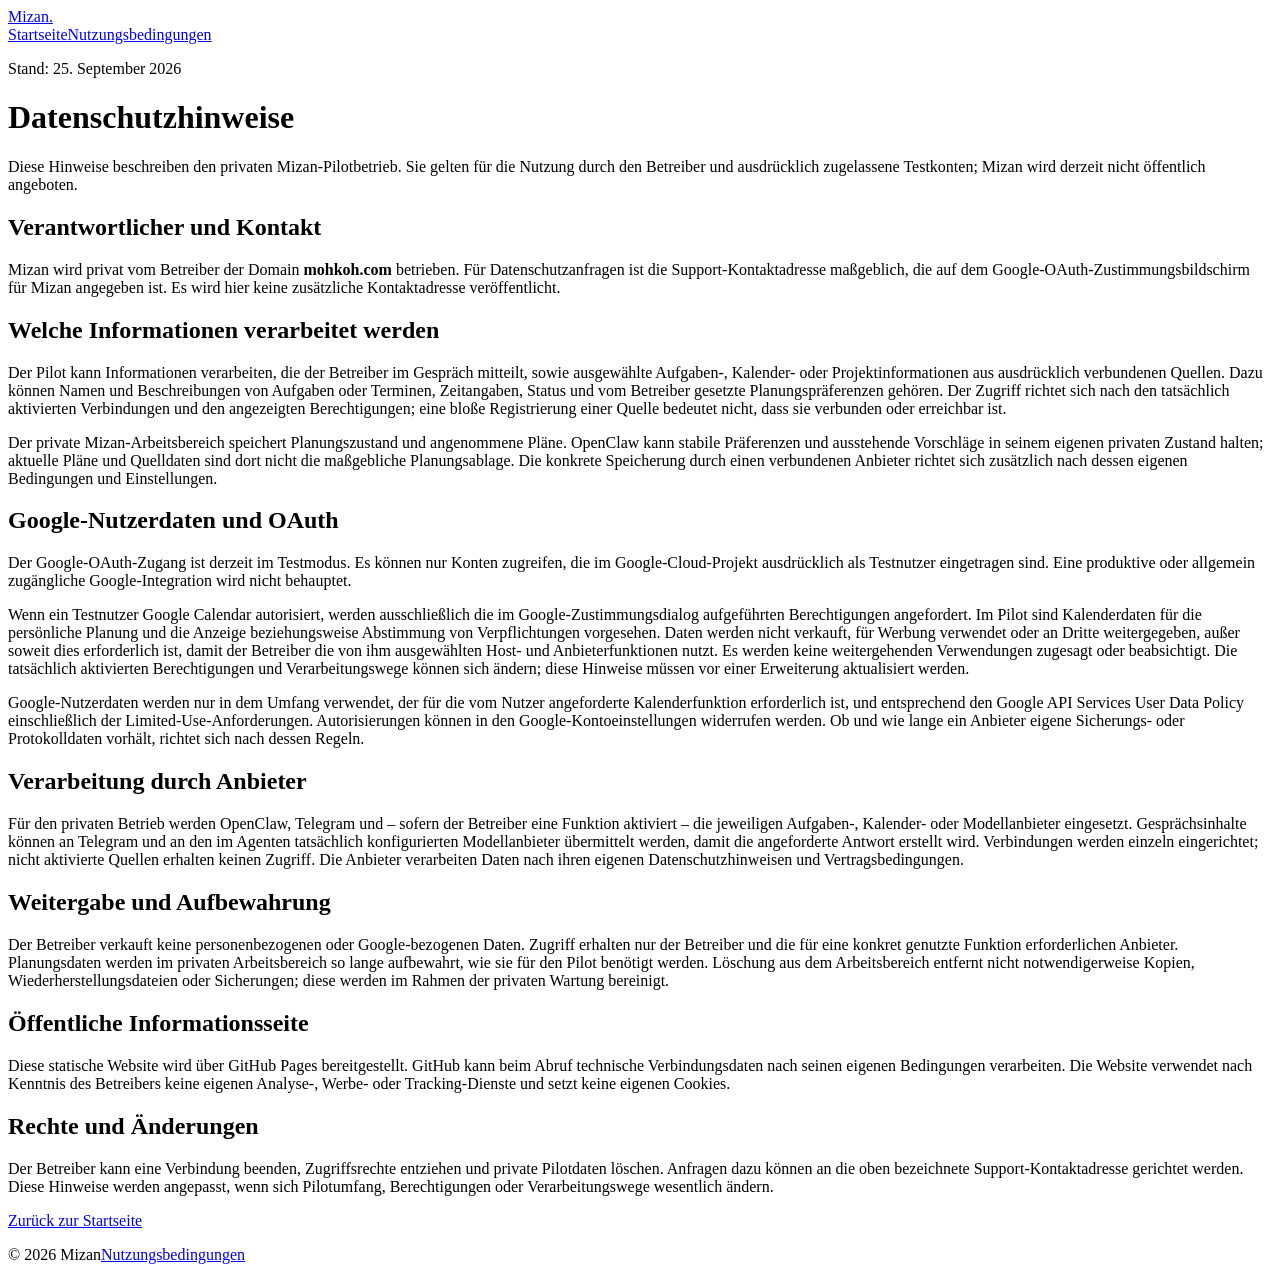
==== privacy.html @ 0bb64d86 "Add private Mizan pilot information pages" ====
<!doctype html>
<html lang="de">
<head>
  <meta charset="utf-8">
  <meta name="viewport" content="width=device-width, initial-scale=1">
  <meta name="description" content="Datenschutzhinweise für den privaten Mizan-Planungspiloten." />
  <title>Datenschutzhinweise – Mizan</title>
  <link rel="stylesheet" href="/mizan-info/styles.css">
</head>
<body>
  <header class="wrap"><a class="brand" href="/mizan-info/">Mizan<span>.</span></a><nav aria-label="Hauptnavigation"><a href="/mizan-info/">Startseite</a><a href="/mizan-info/terms.html">Nutzungsbedingungen</a></nav></header>
  <main class="wrap document">
    <p class="eyebrow">Stand: 25. September 2026</p>
    <h1>Datenschutzhinweise</h1>
    <p class="intro">Diese Hinweise beschreiben den privaten Mizan-Pilotbetrieb. Sie gelten für die Nutzung durch den Betreiber und ausdrücklich zugelassene Testkonten; Mizan wird derzeit nicht öffentlich angeboten.</p>
    <h2>Verantwortlicher und Kontakt</h2>
    <p>Mizan wird privat vom Betreiber der Domain <strong>mohkoh.com</strong> betrieben. Für Datenschutzanfragen ist die Support-Kontaktadresse maßgeblich, die auf dem Google-OAuth-Zustimmungsbildschirm für Mizan angegeben ist. Es wird hier keine zusätzliche Kontaktadresse veröffentlicht.</p>
    <h2>Welche Informationen verarbeitet werden</h2>
    <p>Der Pilot kann Informationen verarbeiten, die der Betreiber im Gespräch mitteilt, sowie ausgewählte Aufgaben-, Kalender- oder Projektinformationen aus ausdrücklich verbundenen Quellen. Dazu können Namen und Beschreibungen von Aufgaben oder Terminen, Zeitangaben, Status und vom Betreiber gesetzte Planungspräferenzen gehören. Der Zugriff richtet sich nach den tatsächlich aktivierten Verbindungen und den angezeigten Berechtigungen; eine bloße Registrierung einer Quelle bedeutet nicht, dass sie verbunden oder erreichbar ist.</p>
    <p>Der private Mizan-Arbeitsbereich speichert Planungszustand und angenommene Pläne. OpenClaw kann stabile Präferenzen und ausstehende Vorschläge in seinem eigenen privaten Zustand halten; aktuelle Pläne und Quelldaten sind dort nicht die maßgebliche Planungsablage. Die konkrete Speicherung durch einen verbundenen Anbieter richtet sich zusätzlich nach dessen eigenen Bedingungen und Einstellungen.</p>
    <h2>Google-Nutzerdaten und OAuth</h2>
    <p>Der Google-OAuth-Zugang ist derzeit im Testmodus. Es können nur Konten zugreifen, die im Google-Cloud-Projekt ausdrücklich als Testnutzer eingetragen sind. Eine produktive oder allgemein zugängliche Google-Integration wird nicht behauptet.</p>
    <p>Wenn ein Testnutzer Google Calendar autorisiert, werden ausschließlich die im Google-Zustimmungsdialog aufgeführten Berechtigungen angefordert. Im Pilot sind Kalenderdaten für die persönliche Planung und die Anzeige beziehungsweise Abstimmung von Verpflichtungen vorgesehen. Daten werden nicht verkauft, für Werbung verwendet oder an Dritte weitergegeben, außer soweit dies erforderlich ist, damit der Betreiber die von ihm ausgewählten Host- und Anbieterfunktionen nutzt. Es werden keine weitergehenden Verwendungen zugesagt oder beabsichtigt. Die tatsächlich aktivierten Berechtigungen und Verarbeitungswege können sich ändern; diese Hinweise müssen vor einer Erweiterung aktualisiert werden.</p>
    <p>Google-Nutzerdaten werden nur in dem Umfang verwendet, der für die vom Nutzer angeforderte Kalenderfunktion erforderlich ist, und entsprechend den Google API Services User Data Policy einschließlich der Limited-Use-Anforderungen. Autorisierungen können in den Google-Kontoeinstellungen widerrufen werden. Ob und wie lange ein Anbieter eigene Sicherungs- oder Protokolldaten vorhält, richtet sich nach dessen Regeln.</p>
    <h2>Verarbeitung durch Anbieter</h2>
    <p>Für den privaten Betrieb werden OpenClaw, Telegram und – sofern der Betreiber eine Funktion aktiviert – die jeweiligen Aufgaben-, Kalender- oder Modellanbieter eingesetzt. Gesprächsinhalte können an Telegram und an den im Agenten tatsächlich konfigurierten Modellanbieter übermittelt werden, damit die angeforderte Antwort erstellt wird. Verbindungen werden einzeln eingerichtet; nicht aktivierte Quellen erhalten keinen Zugriff. Die Anbieter verarbeiten Daten nach ihren eigenen Datenschutzhinweisen und Vertragsbedingungen.</p>
    <h2>Weitergabe und Aufbewahrung</h2>
    <p>Der Betreiber verkauft keine personenbezogenen oder Google-bezogenen Daten. Zugriff erhalten nur der Betreiber und die für eine konkret genutzte Funktion erforderlichen Anbieter. Planungsdaten werden im privaten Arbeitsbereich so lange aufbewahrt, wie sie für den Pilot benötigt werden. Löschung aus dem Arbeitsbereich entfernt nicht notwendigerweise Kopien, Wiederherstellungsdateien oder Sicherungen; diese werden im Rahmen der privaten Wartung bereinigt.</p>
    <h2>Öffentliche Informationsseite</h2>
    <p>Diese statische Website wird über GitHub Pages bereitgestellt. GitHub kann beim Abruf technische Verbindungsdaten nach seinen eigenen Bedingungen verarbeiten. Die Website verwendet nach Kenntnis des Betreibers keine eigenen Analyse-, Werbe- oder Tracking-Dienste und setzt keine eigenen Cookies.</p>
    <h2>Rechte und Änderungen</h2>
    <p>Der Betreiber kann eine Verbindung beenden, Zugriffsrechte entziehen und private Pilotdaten löschen. Anfragen dazu können an die oben bezeichnete Support-Kontaktadresse gerichtet werden. Diese Hinweise werden angepasst, wenn sich Pilotumfang, Berechtigungen oder Verarbeitungswege wesentlich ändern.</p>
    <p class="back"><a href="/mizan-info/">Zurück zur Startseite</a></p>
  </main>
  <footer class="wrap"><span>© 2026 Mizan</span><span><a href="/mizan-info/terms.html">Nutzungsbedingungen</a></span></footer>
</body>
</html>
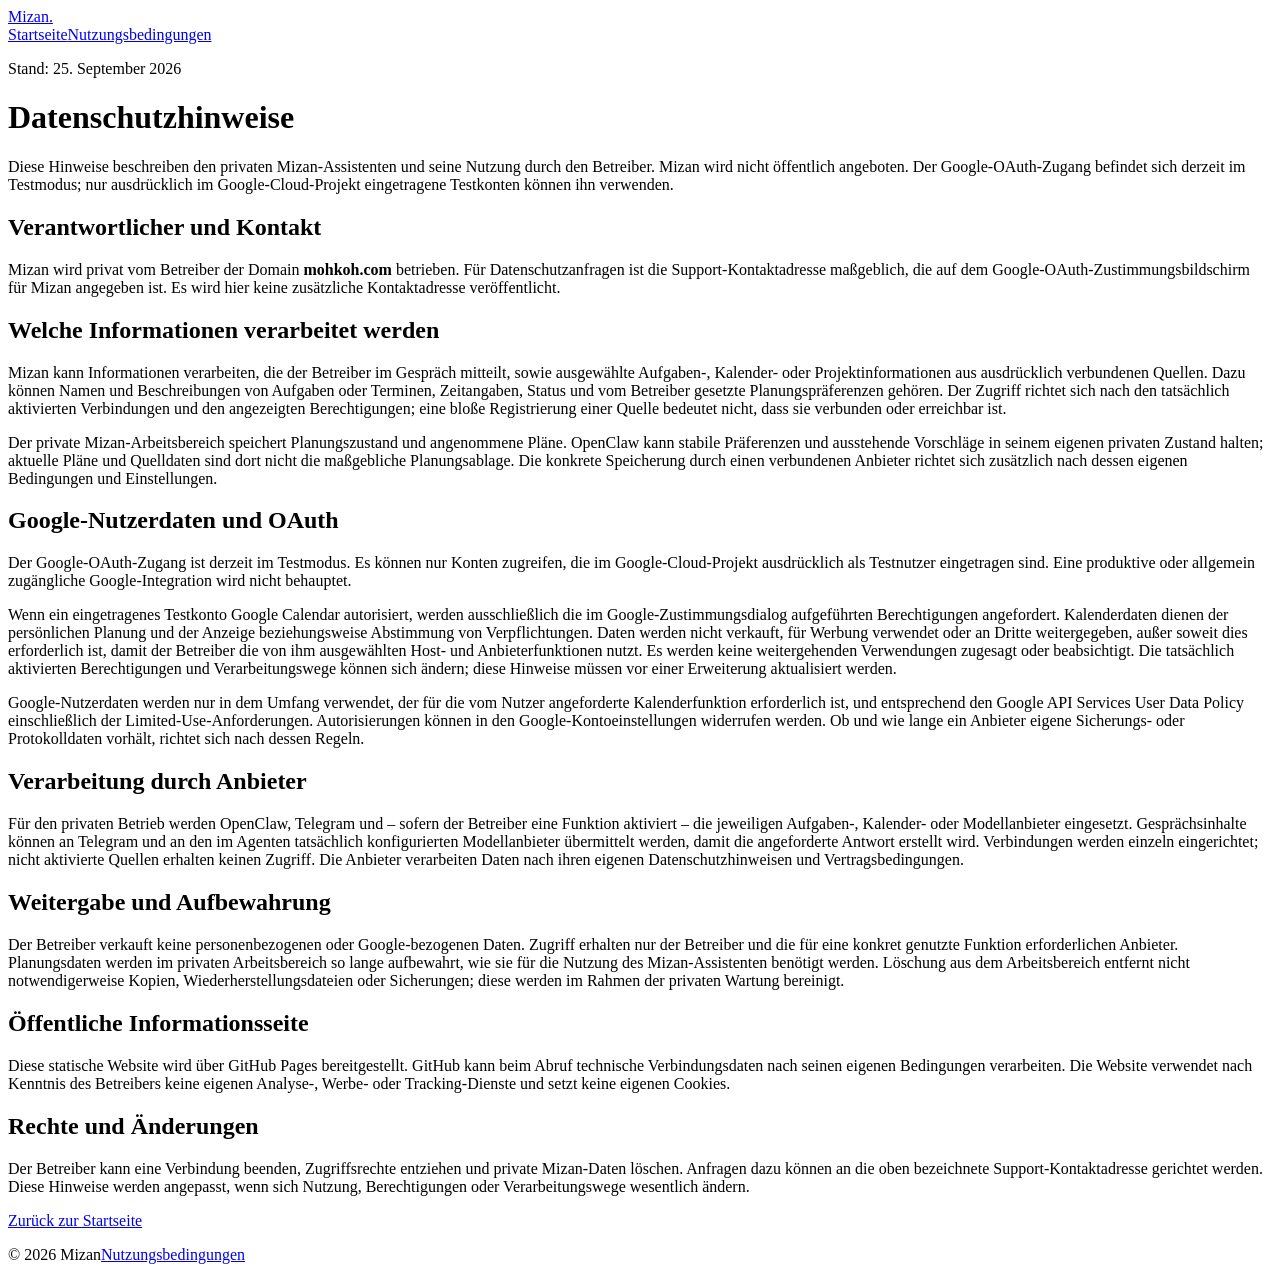
==== commit 2a4368d8: "Describe Mizan as a private assistant" ====
--- a/privacy.html
+++ b/privacy.html
@@ -3,7 +3,7 @@
 <head>
   <meta charset="utf-8">
   <meta name="viewport" content="width=device-width, initial-scale=1">
-  <meta name="description" content="Datenschutzhinweise für den privaten Mizan-Planungspiloten." />
+  <meta name="description" content="Datenschutzhinweise zum privaten Mizan-Assistenten." />
   <title>Datenschutzhinweise – Mizan</title>
   <link rel="stylesheet" href="/mizan-info/styles.css">
 </head>
@@ -12,24 +12,24 @@
   <main class="wrap document">
     <p class="eyebrow">Stand: 25. September 2026</p>
     <h1>Datenschutzhinweise</h1>
-    <p class="intro">Diese Hinweise beschreiben den privaten Mizan-Pilotbetrieb. Sie gelten für die Nutzung durch den Betreiber und ausdrücklich zugelassene Testkonten; Mizan wird derzeit nicht öffentlich angeboten.</p>
+    <p class="intro">Diese Hinweise beschreiben den privaten Mizan-Assistenten und seine Nutzung durch den Betreiber. Mizan wird nicht öffentlich angeboten. Der Google-OAuth-Zugang befindet sich derzeit im Testmodus; nur ausdrücklich im Google-Cloud-Projekt eingetragene Testkonten können ihn verwenden.</p>
     <h2>Verantwortlicher und Kontakt</h2>
     <p>Mizan wird privat vom Betreiber der Domain <strong>mohkoh.com</strong> betrieben. Für Datenschutzanfragen ist die Support-Kontaktadresse maßgeblich, die auf dem Google-OAuth-Zustimmungsbildschirm für Mizan angegeben ist. Es wird hier keine zusätzliche Kontaktadresse veröffentlicht.</p>
     <h2>Welche Informationen verarbeitet werden</h2>
-    <p>Der Pilot kann Informationen verarbeiten, die der Betreiber im Gespräch mitteilt, sowie ausgewählte Aufgaben-, Kalender- oder Projektinformationen aus ausdrücklich verbundenen Quellen. Dazu können Namen und Beschreibungen von Aufgaben oder Terminen, Zeitangaben, Status und vom Betreiber gesetzte Planungspräferenzen gehören. Der Zugriff richtet sich nach den tatsächlich aktivierten Verbindungen und den angezeigten Berechtigungen; eine bloße Registrierung einer Quelle bedeutet nicht, dass sie verbunden oder erreichbar ist.</p>
+    <p>Mizan kann Informationen verarbeiten, die der Betreiber im Gespräch mitteilt, sowie ausgewählte Aufgaben-, Kalender- oder Projektinformationen aus ausdrücklich verbundenen Quellen. Dazu können Namen und Beschreibungen von Aufgaben oder Terminen, Zeitangaben, Status und vom Betreiber gesetzte Planungspräferenzen gehören. Der Zugriff richtet sich nach den tatsächlich aktivierten Verbindungen und den angezeigten Berechtigungen; eine bloße Registrierung einer Quelle bedeutet nicht, dass sie verbunden oder erreichbar ist.</p>
     <p>Der private Mizan-Arbeitsbereich speichert Planungszustand und angenommene Pläne. OpenClaw kann stabile Präferenzen und ausstehende Vorschläge in seinem eigenen privaten Zustand halten; aktuelle Pläne und Quelldaten sind dort nicht die maßgebliche Planungsablage. Die konkrete Speicherung durch einen verbundenen Anbieter richtet sich zusätzlich nach dessen eigenen Bedingungen und Einstellungen.</p>
     <h2>Google-Nutzerdaten und OAuth</h2>
     <p>Der Google-OAuth-Zugang ist derzeit im Testmodus. Es können nur Konten zugreifen, die im Google-Cloud-Projekt ausdrücklich als Testnutzer eingetragen sind. Eine produktive oder allgemein zugängliche Google-Integration wird nicht behauptet.</p>
-    <p>Wenn ein Testnutzer Google Calendar autorisiert, werden ausschließlich die im Google-Zustimmungsdialog aufgeführten Berechtigungen angefordert. Im Pilot sind Kalenderdaten für die persönliche Planung und die Anzeige beziehungsweise Abstimmung von Verpflichtungen vorgesehen. Daten werden nicht verkauft, für Werbung verwendet oder an Dritte weitergegeben, außer soweit dies erforderlich ist, damit der Betreiber die von ihm ausgewählten Host- und Anbieterfunktionen nutzt. Es werden keine weitergehenden Verwendungen zugesagt oder beabsichtigt. Die tatsächlich aktivierten Berechtigungen und Verarbeitungswege können sich ändern; diese Hinweise müssen vor einer Erweiterung aktualisiert werden.</p>
+    <p>Wenn ein eingetragenes Testkonto Google Calendar autorisiert, werden ausschließlich die im Google-Zustimmungsdialog aufgeführten Berechtigungen angefordert. Kalenderdaten dienen der persönlichen Planung und der Anzeige beziehungsweise Abstimmung von Verpflichtungen. Daten werden nicht verkauft, für Werbung verwendet oder an Dritte weitergegeben, außer soweit dies erforderlich ist, damit der Betreiber die von ihm ausgewählten Host- und Anbieterfunktionen nutzt. Es werden keine weitergehenden Verwendungen zugesagt oder beabsichtigt. Die tatsächlich aktivierten Berechtigungen und Verarbeitungswege können sich ändern; diese Hinweise müssen vor einer Erweiterung aktualisiert werden.</p>
     <p>Google-Nutzerdaten werden nur in dem Umfang verwendet, der für die vom Nutzer angeforderte Kalenderfunktion erforderlich ist, und entsprechend den Google API Services User Data Policy einschließlich der Limited-Use-Anforderungen. Autorisierungen können in den Google-Kontoeinstellungen widerrufen werden. Ob und wie lange ein Anbieter eigene Sicherungs- oder Protokolldaten vorhält, richtet sich nach dessen Regeln.</p>
     <h2>Verarbeitung durch Anbieter</h2>
     <p>Für den privaten Betrieb werden OpenClaw, Telegram und – sofern der Betreiber eine Funktion aktiviert – die jeweiligen Aufgaben-, Kalender- oder Modellanbieter eingesetzt. Gesprächsinhalte können an Telegram und an den im Agenten tatsächlich konfigurierten Modellanbieter übermittelt werden, damit die angeforderte Antwort erstellt wird. Verbindungen werden einzeln eingerichtet; nicht aktivierte Quellen erhalten keinen Zugriff. Die Anbieter verarbeiten Daten nach ihren eigenen Datenschutzhinweisen und Vertragsbedingungen.</p>
     <h2>Weitergabe und Aufbewahrung</h2>
-    <p>Der Betreiber verkauft keine personenbezogenen oder Google-bezogenen Daten. Zugriff erhalten nur der Betreiber und die für eine konkret genutzte Funktion erforderlichen Anbieter. Planungsdaten werden im privaten Arbeitsbereich so lange aufbewahrt, wie sie für den Pilot benötigt werden. Löschung aus dem Arbeitsbereich entfernt nicht notwendigerweise Kopien, Wiederherstellungsdateien oder Sicherungen; diese werden im Rahmen der privaten Wartung bereinigt.</p>
+    <p>Der Betreiber verkauft keine personenbezogenen oder Google-bezogenen Daten. Zugriff erhalten nur der Betreiber und die für eine konkret genutzte Funktion erforderlichen Anbieter. Planungsdaten werden im privaten Arbeitsbereich so lange aufbewahrt, wie sie für die Nutzung des Mizan-Assistenten benötigt werden. Löschung aus dem Arbeitsbereich entfernt nicht notwendigerweise Kopien, Wiederherstellungsdateien oder Sicherungen; diese werden im Rahmen der privaten Wartung bereinigt.</p>
     <h2>Öffentliche Informationsseite</h2>
     <p>Diese statische Website wird über GitHub Pages bereitgestellt. GitHub kann beim Abruf technische Verbindungsdaten nach seinen eigenen Bedingungen verarbeiten. Die Website verwendet nach Kenntnis des Betreibers keine eigenen Analyse-, Werbe- oder Tracking-Dienste und setzt keine eigenen Cookies.</p>
     <h2>Rechte und Änderungen</h2>
-    <p>Der Betreiber kann eine Verbindung beenden, Zugriffsrechte entziehen und private Pilotdaten löschen. Anfragen dazu können an die oben bezeichnete Support-Kontaktadresse gerichtet werden. Diese Hinweise werden angepasst, wenn sich Pilotumfang, Berechtigungen oder Verarbeitungswege wesentlich ändern.</p>
+    <p>Der Betreiber kann eine Verbindung beenden, Zugriffsrechte entziehen und private Mizan-Daten löschen. Anfragen dazu können an die oben bezeichnete Support-Kontaktadresse gerichtet werden. Diese Hinweise werden angepasst, wenn sich Nutzung, Berechtigungen oder Verarbeitungswege wesentlich ändern.</p>
     <p class="back"><a href="/mizan-info/">Zurück zur Startseite</a></p>
   </main>
   <footer class="wrap"><span>© 2026 Mizan</span><span><a href="/mizan-info/terms.html">Nutzungsbedingungen</a></span></footer>
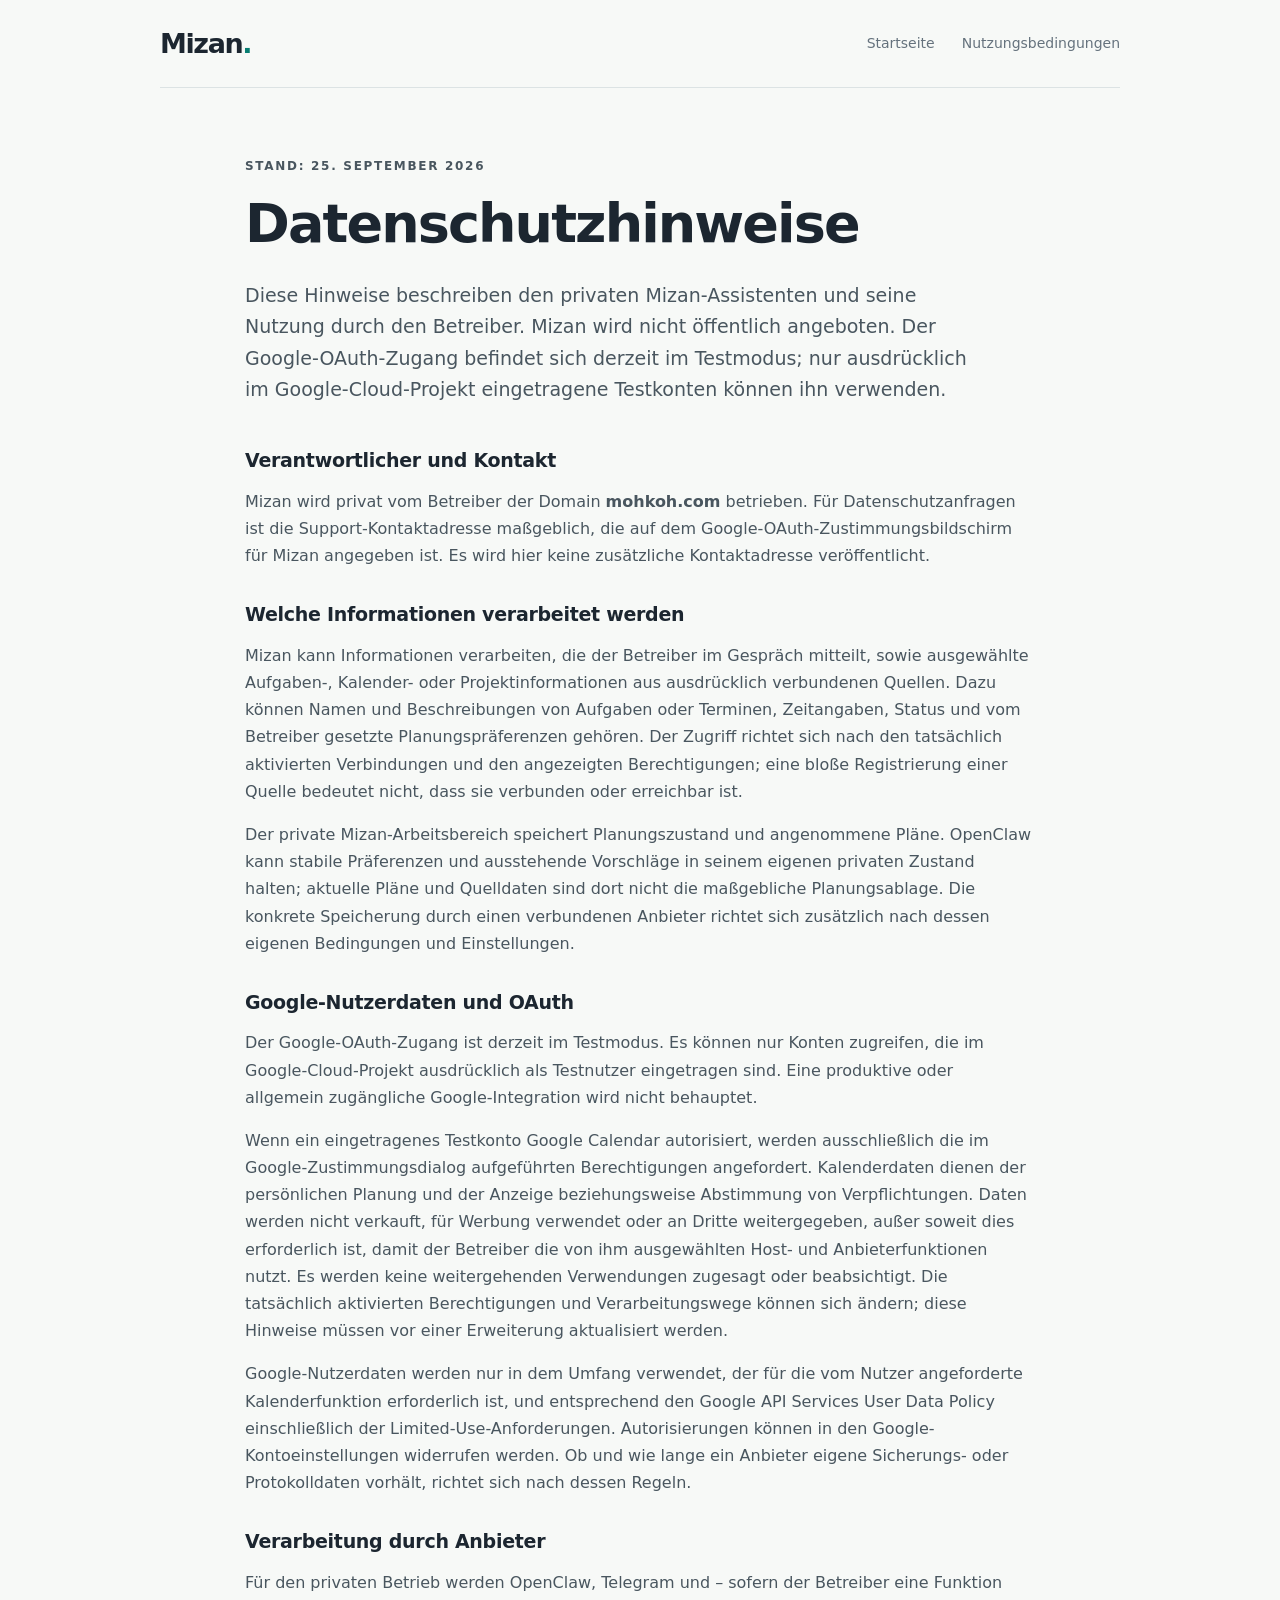
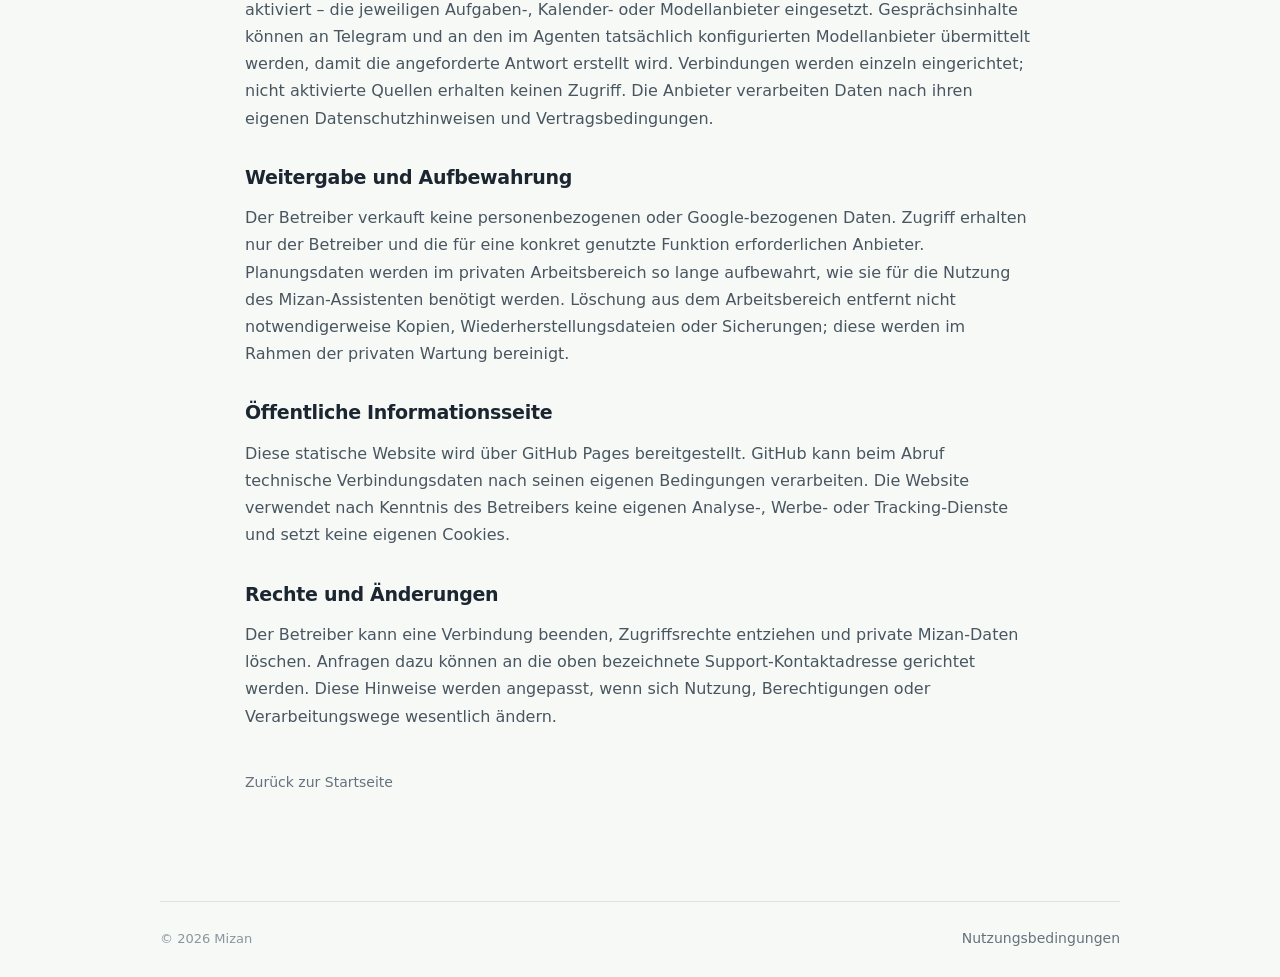
==== commit 72783bd2: "Make site links work with custom domains" ====
--- a/privacy.html
+++ b/privacy.html
@@ -5,10 +5,10 @@
   <meta name="viewport" content="width=device-width, initial-scale=1">
   <meta name="description" content="Datenschutzhinweise zum privaten Mizan-Assistenten." />
   <title>Datenschutzhinweise – Mizan</title>
-  <link rel="stylesheet" href="/mizan-info/styles.css">
+  <link rel="stylesheet" href="./styles.css">
 </head>
 <body>
-  <header class="wrap"><a class="brand" href="/mizan-info/">Mizan<span>.</span></a><nav aria-label="Hauptnavigation"><a href="/mizan-info/">Startseite</a><a href="/mizan-info/terms.html">Nutzungsbedingungen</a></nav></header>
+  <header class="wrap"><a class="brand" href="./">Mizan<span>.</span></a><nav aria-label="Hauptnavigation"><a href="./">Startseite</a><a href="./terms.html">Nutzungsbedingungen</a></nav></header>
   <main class="wrap document">
     <p class="eyebrow">Stand: 25. September 2026</p>
     <h1>Datenschutzhinweise</h1>
@@ -30,8 +30,8 @@
     <p>Diese statische Website wird über GitHub Pages bereitgestellt. GitHub kann beim Abruf technische Verbindungsdaten nach seinen eigenen Bedingungen verarbeiten. Die Website verwendet nach Kenntnis des Betreibers keine eigenen Analyse-, Werbe- oder Tracking-Dienste und setzt keine eigenen Cookies.</p>
     <h2>Rechte und Änderungen</h2>
     <p>Der Betreiber kann eine Verbindung beenden, Zugriffsrechte entziehen und private Mizan-Daten löschen. Anfragen dazu können an die oben bezeichnete Support-Kontaktadresse gerichtet werden. Diese Hinweise werden angepasst, wenn sich Nutzung, Berechtigungen oder Verarbeitungswege wesentlich ändern.</p>
-    <p class="back"><a href="/mizan-info/">Zurück zur Startseite</a></p>
+    <p class="back"><a href="./">Zurück zur Startseite</a></p>
   </main>
-  <footer class="wrap"><span>© 2026 Mizan</span><span><a href="/mizan-info/terms.html">Nutzungsbedingungen</a></span></footer>
+  <footer class="wrap"><span>© 2026 Mizan</span><span><a href="./terms.html">Nutzungsbedingungen</a></span></footer>
 </body>
 </html>
--- a/styles.css
+++ b/styles.css
@@ -0,0 +1,26 @@
+:root { color-scheme: light; --ink:#1c2630; --muted:#65727d; --line:#dce3e4; --accent:#087e72; --paper:#f7f9f7; --white:#fff; }
+* { box-sizing:border-box; }
+html { background:var(--paper); }
+body { margin:0; color:var(--ink); font:16px/1.7 system-ui,-apple-system,BlinkMacSystemFont,'Segoe UI',sans-serif; }
+.wrap { width:min(100% - 48px, 960px); margin-inline:auto; }
+header { min-height:88px; display:flex; align-items:center; justify-content:space-between; border-bottom:1px solid var(--line); }
+.brand { color:var(--ink); font:800 27px/1 system-ui,-apple-system,sans-serif; text-decoration:none; letter-spacing:-1.4px; }
+.brand span { color:var(--accent); }
+nav { display:flex; gap:27px; } nav a,.text-link,footer a,.back a { color:var(--muted); text-decoration:none; font-size:14px; }
+nav a:hover,.text-link:hover,footer a:hover,.back a:hover { color:var(--accent); }
+.hero { padding-block:90px 100px; max-width:860px; }
+.eyebrow { color:var(--accent); text-transform:uppercase; letter-spacing:1.7px; font-size:12px; font-weight:700; margin:0 0 16px; }
+h1,h2 { font-family:system-ui,-apple-system,sans-serif; line-height:1.18; letter-spacing:-.035em; }
+h1 { font-size:clamp(38px,7vw,64px); max-width:760px; margin:0 0 22px; }
+.intro { color:#47545e; font-size:19px; line-height:1.65; max-width:740px; margin:0 0 38px; }
+.panel { background:var(--white); border:1px solid var(--line); border-radius:18px; padding:28px 32px; box-shadow:0 12px 40px #203b3510; }
+h2 { font-size:21px; margin:0 0 12px; } .panel p { margin:0 0 12px; color:#4b5861; } .panel p:last-child { margin-bottom:0; }
+.status { display:flex; gap:14px; align-items:flex-start; margin:25px 0 28px; padding:19px 20px; background:#edf5f1; border-radius:14px; }
+.dot { width:9px; height:9px; background:var(--accent); border-radius:50%; margin-top:9px; flex:none; }
+.status strong { font-size:14px; } .status p { margin:3px 0 0; color:#58655f; font-size:14px; line-height:1.55; }
+.links { display:flex; align-items:center; gap:22px; } .button { display:inline-block; color:#fff; background:var(--accent); padding:12px 18px; text-decoration:none; border-radius:9px; font-size:14px; font-weight:600; }
+.button:hover { background:#06695f; }
+.document { max-width:790px; padding-block:68px 90px; } .document h1 { font-size:clamp(38px,6vw,54px); margin-bottom:24px; } .document .intro { margin-bottom:44px; } .document h2 { margin-top:34px; margin-bottom:8px; font-size:19px; letter-spacing:-.015em; } .document p { color:#49565f; }
+.back { padding-top:22px; }
+footer { min-height:76px; border-top:1px solid var(--line); display:flex; align-items:center; justify-content:space-between; color:#8a969c; font-size:13px; }
+@media (max-width:600px) { .wrap { width:min(100% - 32px,960px); } header { min-height:72px; } nav { gap:13px; } nav a { font-size:12px; } .hero { padding-block:62px 72px; } .panel { padding:22px; } .links { align-items:flex-start; flex-direction:column; gap:14px; } .document { padding-block:48px 65px; } }
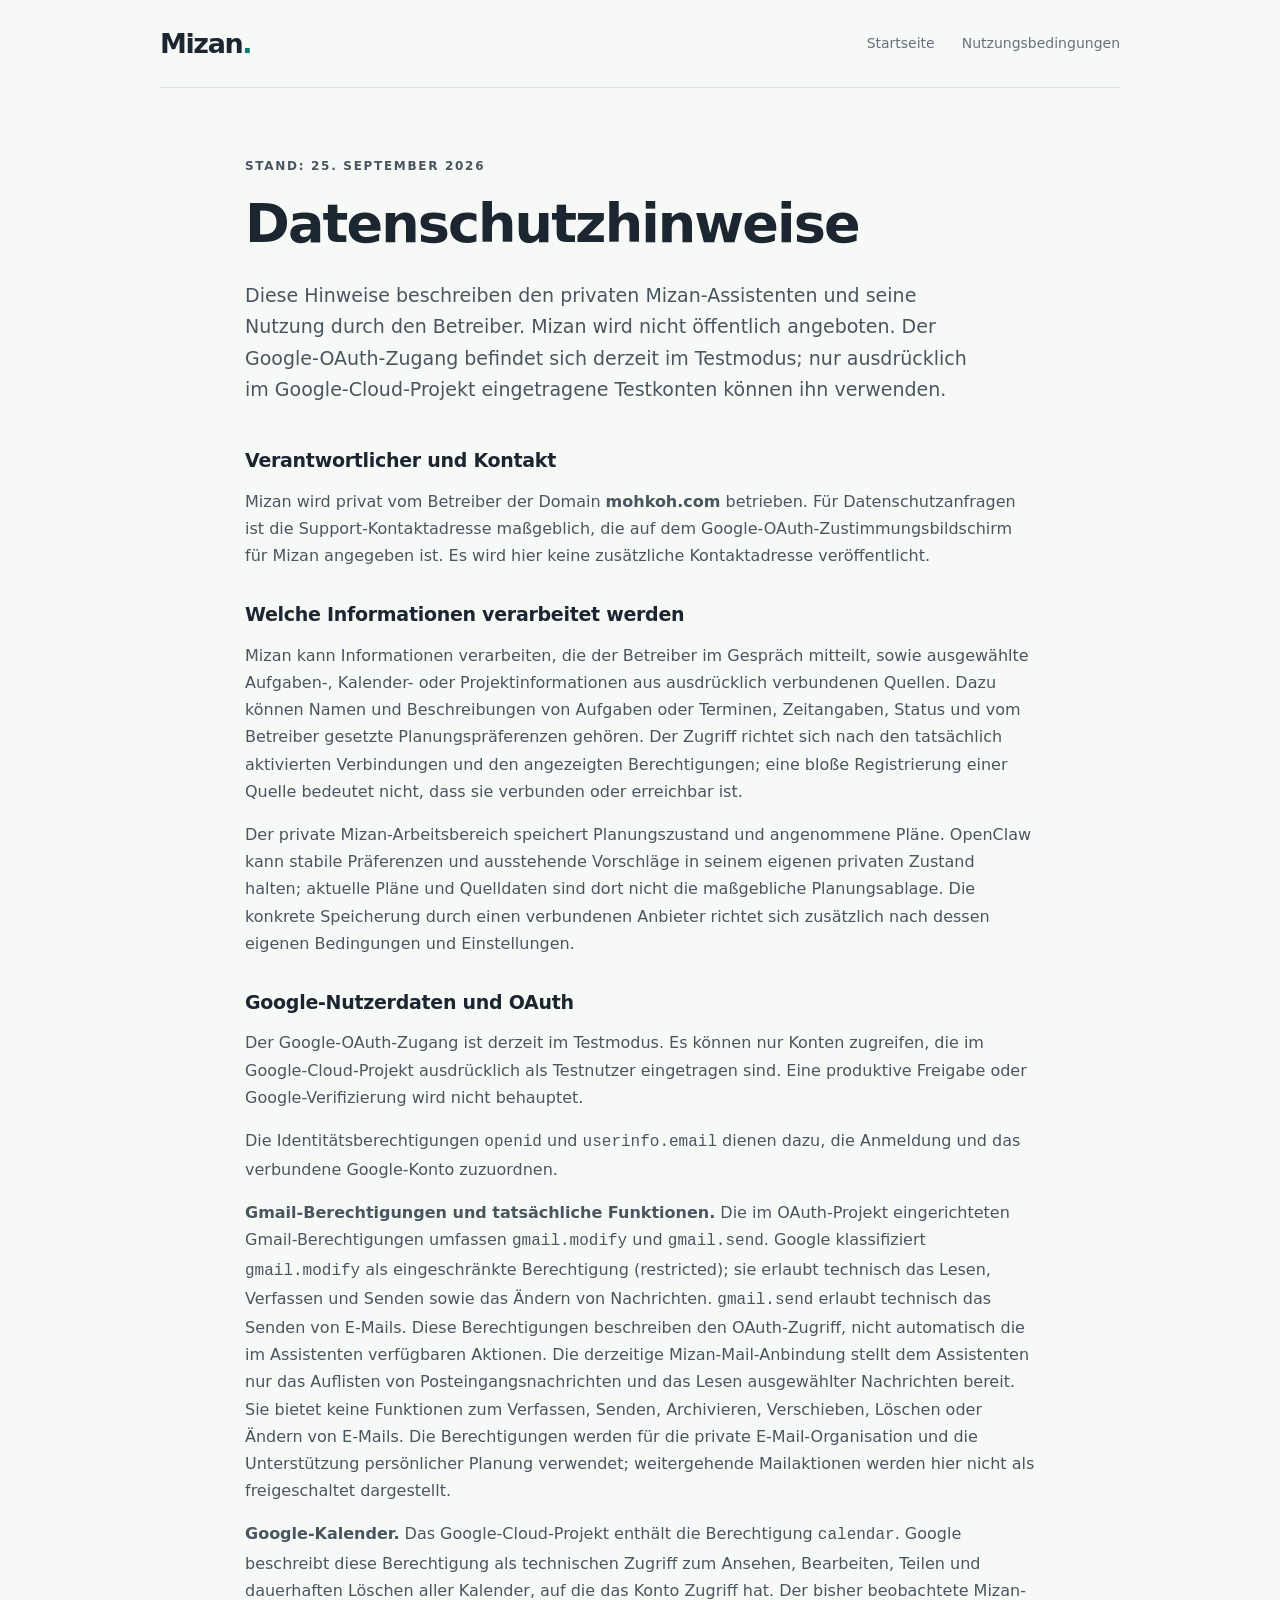
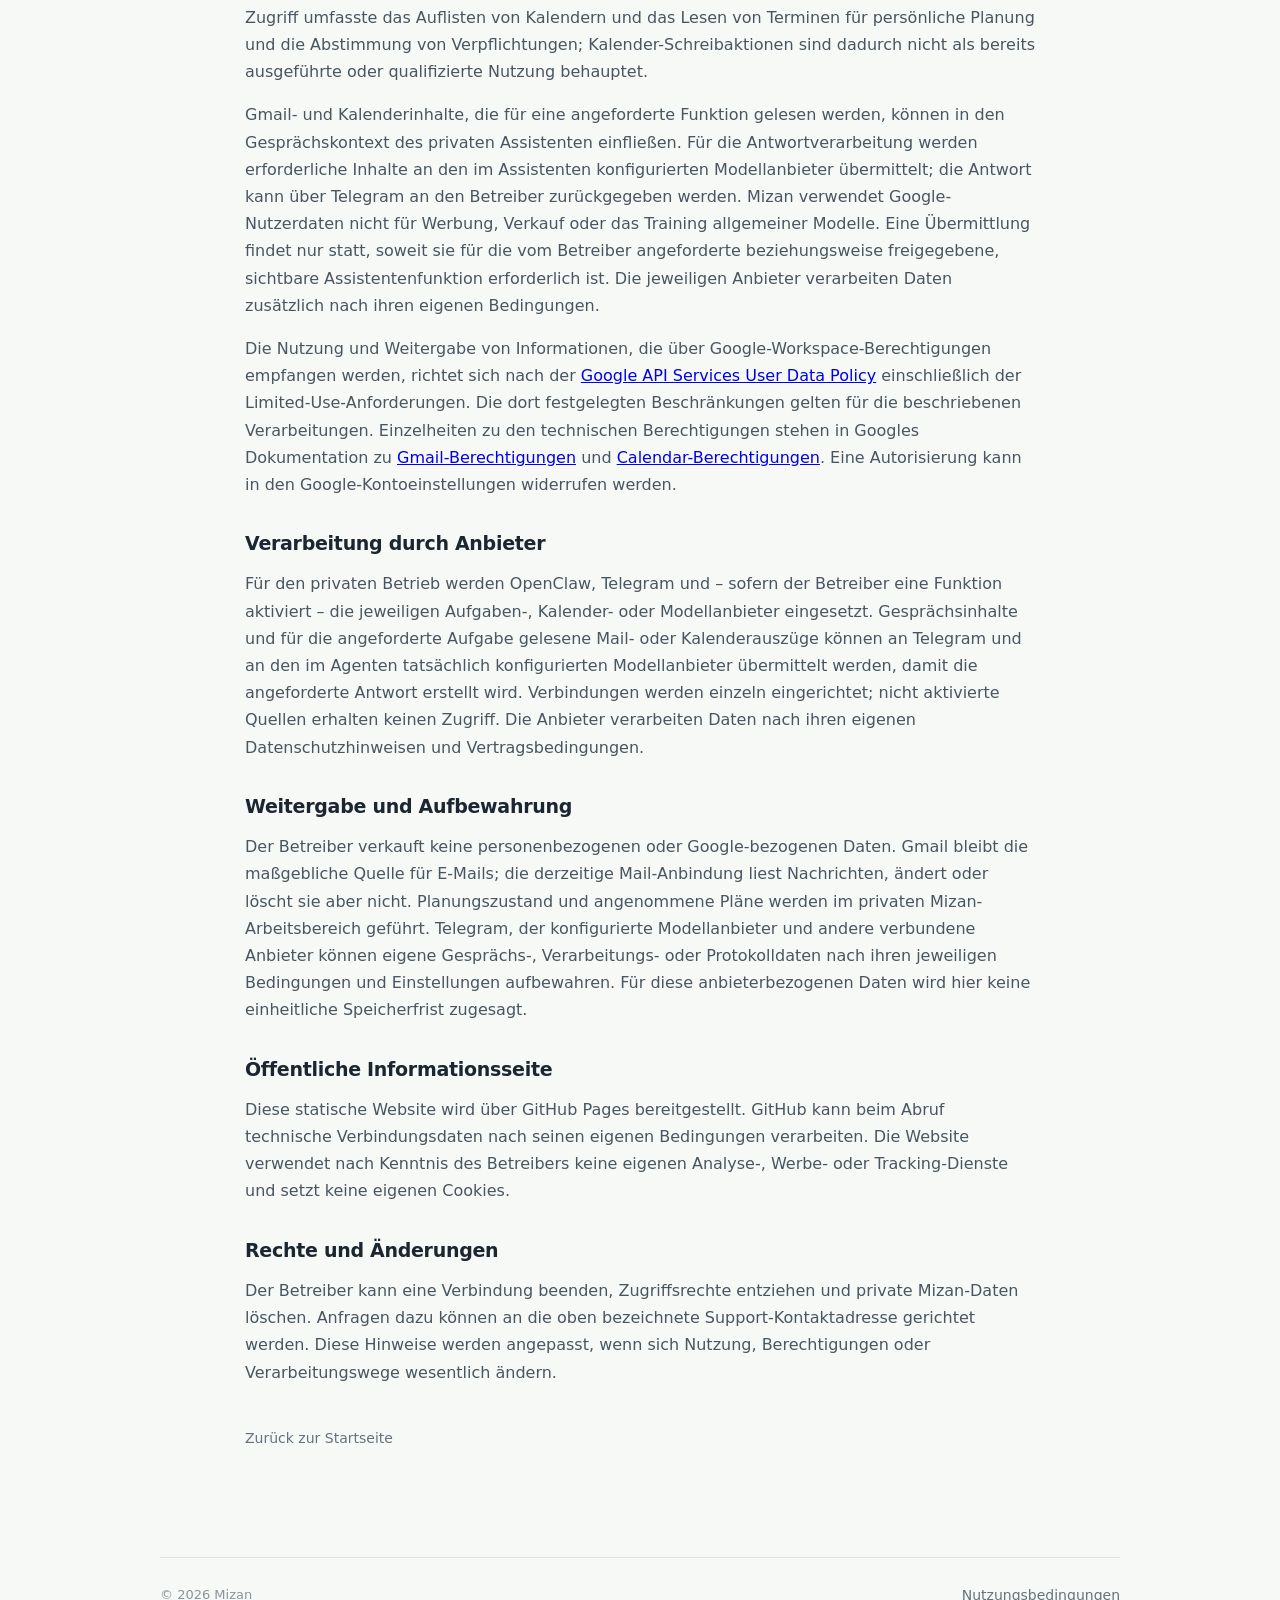
==== commit ffb36476: "Disclose Gmail and Calendar OAuth usage" ====
--- a/privacy.html
+++ b/privacy.html
@@ -19,13 +19,16 @@
     <p>Mizan kann Informationen verarbeiten, die der Betreiber im Gespräch mitteilt, sowie ausgewählte Aufgaben-, Kalender- oder Projektinformationen aus ausdrücklich verbundenen Quellen. Dazu können Namen und Beschreibungen von Aufgaben oder Terminen, Zeitangaben, Status und vom Betreiber gesetzte Planungspräferenzen gehören. Der Zugriff richtet sich nach den tatsächlich aktivierten Verbindungen und den angezeigten Berechtigungen; eine bloße Registrierung einer Quelle bedeutet nicht, dass sie verbunden oder erreichbar ist.</p>
     <p>Der private Mizan-Arbeitsbereich speichert Planungszustand und angenommene Pläne. OpenClaw kann stabile Präferenzen und ausstehende Vorschläge in seinem eigenen privaten Zustand halten; aktuelle Pläne und Quelldaten sind dort nicht die maßgebliche Planungsablage. Die konkrete Speicherung durch einen verbundenen Anbieter richtet sich zusätzlich nach dessen eigenen Bedingungen und Einstellungen.</p>
     <h2>Google-Nutzerdaten und OAuth</h2>
-    <p>Der Google-OAuth-Zugang ist derzeit im Testmodus. Es können nur Konten zugreifen, die im Google-Cloud-Projekt ausdrücklich als Testnutzer eingetragen sind. Eine produktive oder allgemein zugängliche Google-Integration wird nicht behauptet.</p>
-    <p>Wenn ein eingetragenes Testkonto Google Calendar autorisiert, werden ausschließlich die im Google-Zustimmungsdialog aufgeführten Berechtigungen angefordert. Kalenderdaten dienen der persönlichen Planung und der Anzeige beziehungsweise Abstimmung von Verpflichtungen. Daten werden nicht verkauft, für Werbung verwendet oder an Dritte weitergegeben, außer soweit dies erforderlich ist, damit der Betreiber die von ihm ausgewählten Host- und Anbieterfunktionen nutzt. Es werden keine weitergehenden Verwendungen zugesagt oder beabsichtigt. Die tatsächlich aktivierten Berechtigungen und Verarbeitungswege können sich ändern; diese Hinweise müssen vor einer Erweiterung aktualisiert werden.</p>
-    <p>Google-Nutzerdaten werden nur in dem Umfang verwendet, der für die vom Nutzer angeforderte Kalenderfunktion erforderlich ist, und entsprechend den Google API Services User Data Policy einschließlich der Limited-Use-Anforderungen. Autorisierungen können in den Google-Kontoeinstellungen widerrufen werden. Ob und wie lange ein Anbieter eigene Sicherungs- oder Protokolldaten vorhält, richtet sich nach dessen Regeln.</p>
+    <p>Der Google-OAuth-Zugang ist derzeit im Testmodus. Es können nur Konten zugreifen, die im Google-Cloud-Projekt ausdrücklich als Testnutzer eingetragen sind. Eine produktive Freigabe oder Google-Verifizierung wird nicht behauptet.</p>
+    <p>Die Identitätsberechtigungen <code>openid</code> und <code>userinfo.email</code> dienen dazu, die Anmeldung und das verbundene Google-Konto zuzuordnen.</p>
+    <p><strong>Gmail-Berechtigungen und tatsächliche Funktionen.</strong> Die im OAuth-Projekt eingerichteten Gmail-Berechtigungen umfassen <code>gmail.modify</code> und <code>gmail.send</code>. Google klassifiziert <code>gmail.modify</code> als eingeschränkte Berechtigung (restricted); sie erlaubt technisch das Lesen, Verfassen und Senden sowie das Ändern von Nachrichten. <code>gmail.send</code> erlaubt technisch das Senden von E-Mails. Diese Berechtigungen beschreiben den OAuth-Zugriff, nicht automatisch die im Assistenten verfügbaren Aktionen. Die derzeitige Mizan-Mail-Anbindung stellt dem Assistenten nur das Auflisten von Posteingangsnachrichten und das Lesen ausgewählter Nachrichten bereit. Sie bietet keine Funktionen zum Verfassen, Senden, Archivieren, Verschieben, Löschen oder Ändern von E-Mails. Die Berechtigungen werden für die private E-Mail-Organisation und die Unterstützung persönlicher Planung verwendet; weitergehende Mailaktionen werden hier nicht als freigeschaltet dargestellt.</p>
+    <p><strong>Google-Kalender.</strong> Das Google-Cloud-Projekt enthält die Berechtigung <code>calendar</code>. Google beschreibt diese Berechtigung als technischen Zugriff zum Ansehen, Bearbeiten, Teilen und dauerhaften Löschen aller Kalender, auf die das Konto Zugriff hat. Der bisher beobachtete Mizan-Zugriff umfasste das Auflisten von Kalendern und das Lesen von Terminen für persönliche Planung und die Abstimmung von Verpflichtungen; Kalender-Schreibaktionen sind dadurch nicht als bereits ausgeführte oder qualifizierte Nutzung behauptet.</p>
+    <p>Gmail- und Kalenderinhalte, die für eine angeforderte Funktion gelesen werden, können in den Gesprächskontext des privaten Assistenten einfließen. Für die Antwortverarbeitung werden erforderliche Inhalte an den im Assistenten konfigurierten Modellanbieter übermittelt; die Antwort kann über Telegram an den Betreiber zurückgegeben werden. Mizan verwendet Google-Nutzerdaten nicht für Werbung, Verkauf oder das Training allgemeiner Modelle. Eine Übermittlung findet nur statt, soweit sie für die vom Betreiber angeforderte beziehungsweise freigegebene, sichtbare Assistentenfunktion erforderlich ist. Die jeweiligen Anbieter verarbeiten Daten zusätzlich nach ihren eigenen Bedingungen.</p>
+    <p>Die Nutzung und Weitergabe von Informationen, die über Google-Workspace-Berechtigungen empfangen werden, richtet sich nach der <a href="https://developers.google.com/terms/api-services-user-data-policy">Google API Services User Data Policy</a> einschließlich der Limited-Use-Anforderungen. Die dort festgelegten Beschränkungen gelten für die beschriebenen Verarbeitungen. Einzelheiten zu den technischen Berechtigungen stehen in Googles Dokumentation zu <a href="https://developers.google.com/workspace/gmail/api/auth/scopes">Gmail-Berechtigungen</a> und <a href="https://developers.google.com/workspace/calendar/api/auth">Calendar-Berechtigungen</a>. Eine Autorisierung kann in den Google-Kontoeinstellungen widerrufen werden.</p>
     <h2>Verarbeitung durch Anbieter</h2>
-    <p>Für den privaten Betrieb werden OpenClaw, Telegram und – sofern der Betreiber eine Funktion aktiviert – die jeweiligen Aufgaben-, Kalender- oder Modellanbieter eingesetzt. Gesprächsinhalte können an Telegram und an den im Agenten tatsächlich konfigurierten Modellanbieter übermittelt werden, damit die angeforderte Antwort erstellt wird. Verbindungen werden einzeln eingerichtet; nicht aktivierte Quellen erhalten keinen Zugriff. Die Anbieter verarbeiten Daten nach ihren eigenen Datenschutzhinweisen und Vertragsbedingungen.</p>
+    <p>Für den privaten Betrieb werden OpenClaw, Telegram und – sofern der Betreiber eine Funktion aktiviert – die jeweiligen Aufgaben-, Kalender- oder Modellanbieter eingesetzt. Gesprächsinhalte und für die angeforderte Aufgabe gelesene Mail- oder Kalenderauszüge können an Telegram und an den im Agenten tatsächlich konfigurierten Modellanbieter übermittelt werden, damit die angeforderte Antwort erstellt wird. Verbindungen werden einzeln eingerichtet; nicht aktivierte Quellen erhalten keinen Zugriff. Die Anbieter verarbeiten Daten nach ihren eigenen Datenschutzhinweisen und Vertragsbedingungen.</p>
     <h2>Weitergabe und Aufbewahrung</h2>
-    <p>Der Betreiber verkauft keine personenbezogenen oder Google-bezogenen Daten. Zugriff erhalten nur der Betreiber und die für eine konkret genutzte Funktion erforderlichen Anbieter. Planungsdaten werden im privaten Arbeitsbereich so lange aufbewahrt, wie sie für die Nutzung des Mizan-Assistenten benötigt werden. Löschung aus dem Arbeitsbereich entfernt nicht notwendigerweise Kopien, Wiederherstellungsdateien oder Sicherungen; diese werden im Rahmen der privaten Wartung bereinigt.</p>
+    <p>Der Betreiber verkauft keine personenbezogenen oder Google-bezogenen Daten. Gmail bleibt die maßgebliche Quelle für E-Mails; die derzeitige Mail-Anbindung liest Nachrichten, ändert oder löscht sie aber nicht. Planungszustand und angenommene Pläne werden im privaten Mizan-Arbeitsbereich geführt. Telegram, der konfigurierte Modellanbieter und andere verbundene Anbieter können eigene Gesprächs-, Verarbeitungs- oder Protokolldaten nach ihren jeweiligen Bedingungen und Einstellungen aufbewahren. Für diese anbieterbezogenen Daten wird hier keine einheitliche Speicherfrist zugesagt.</p>
     <h2>Öffentliche Informationsseite</h2>
     <p>Diese statische Website wird über GitHub Pages bereitgestellt. GitHub kann beim Abruf technische Verbindungsdaten nach seinen eigenen Bedingungen verarbeiten. Die Website verwendet nach Kenntnis des Betreibers keine eigenen Analyse-, Werbe- oder Tracking-Dienste und setzt keine eigenen Cookies.</p>
     <h2>Rechte und Änderungen</h2>
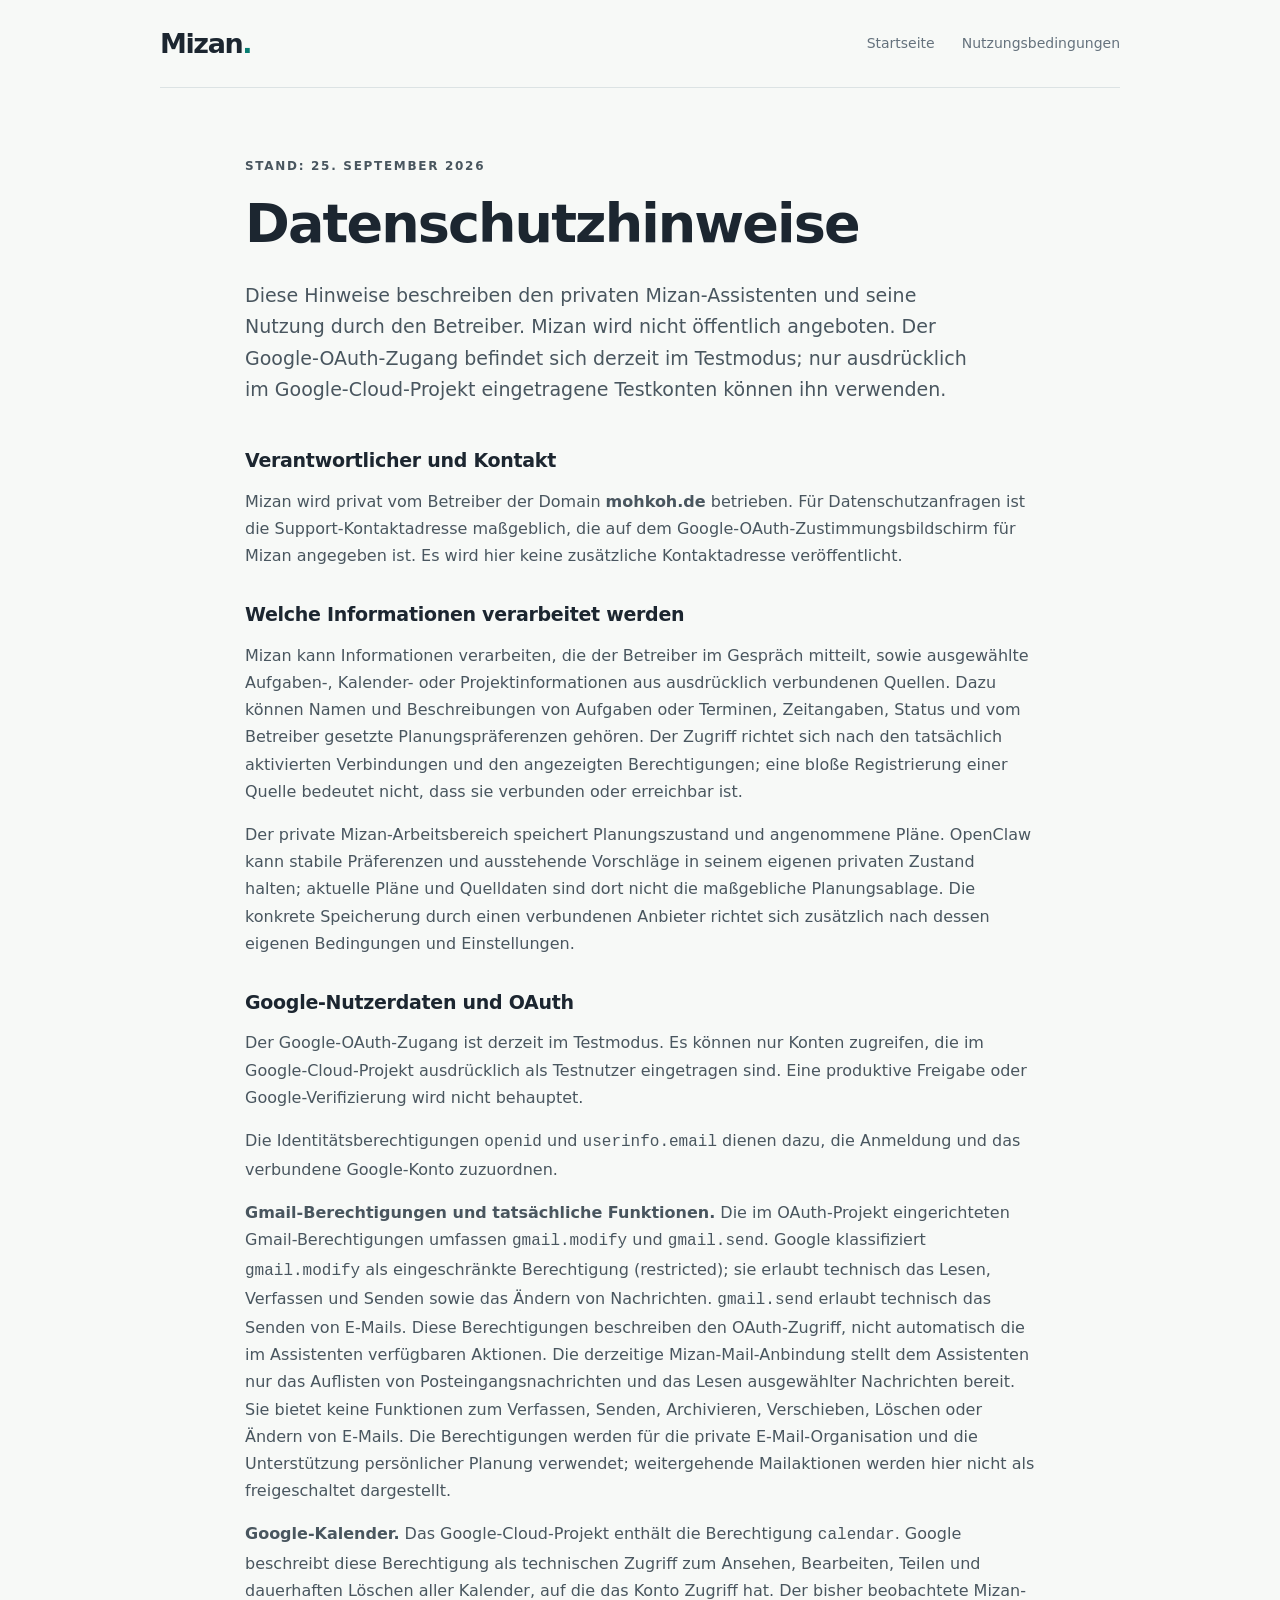
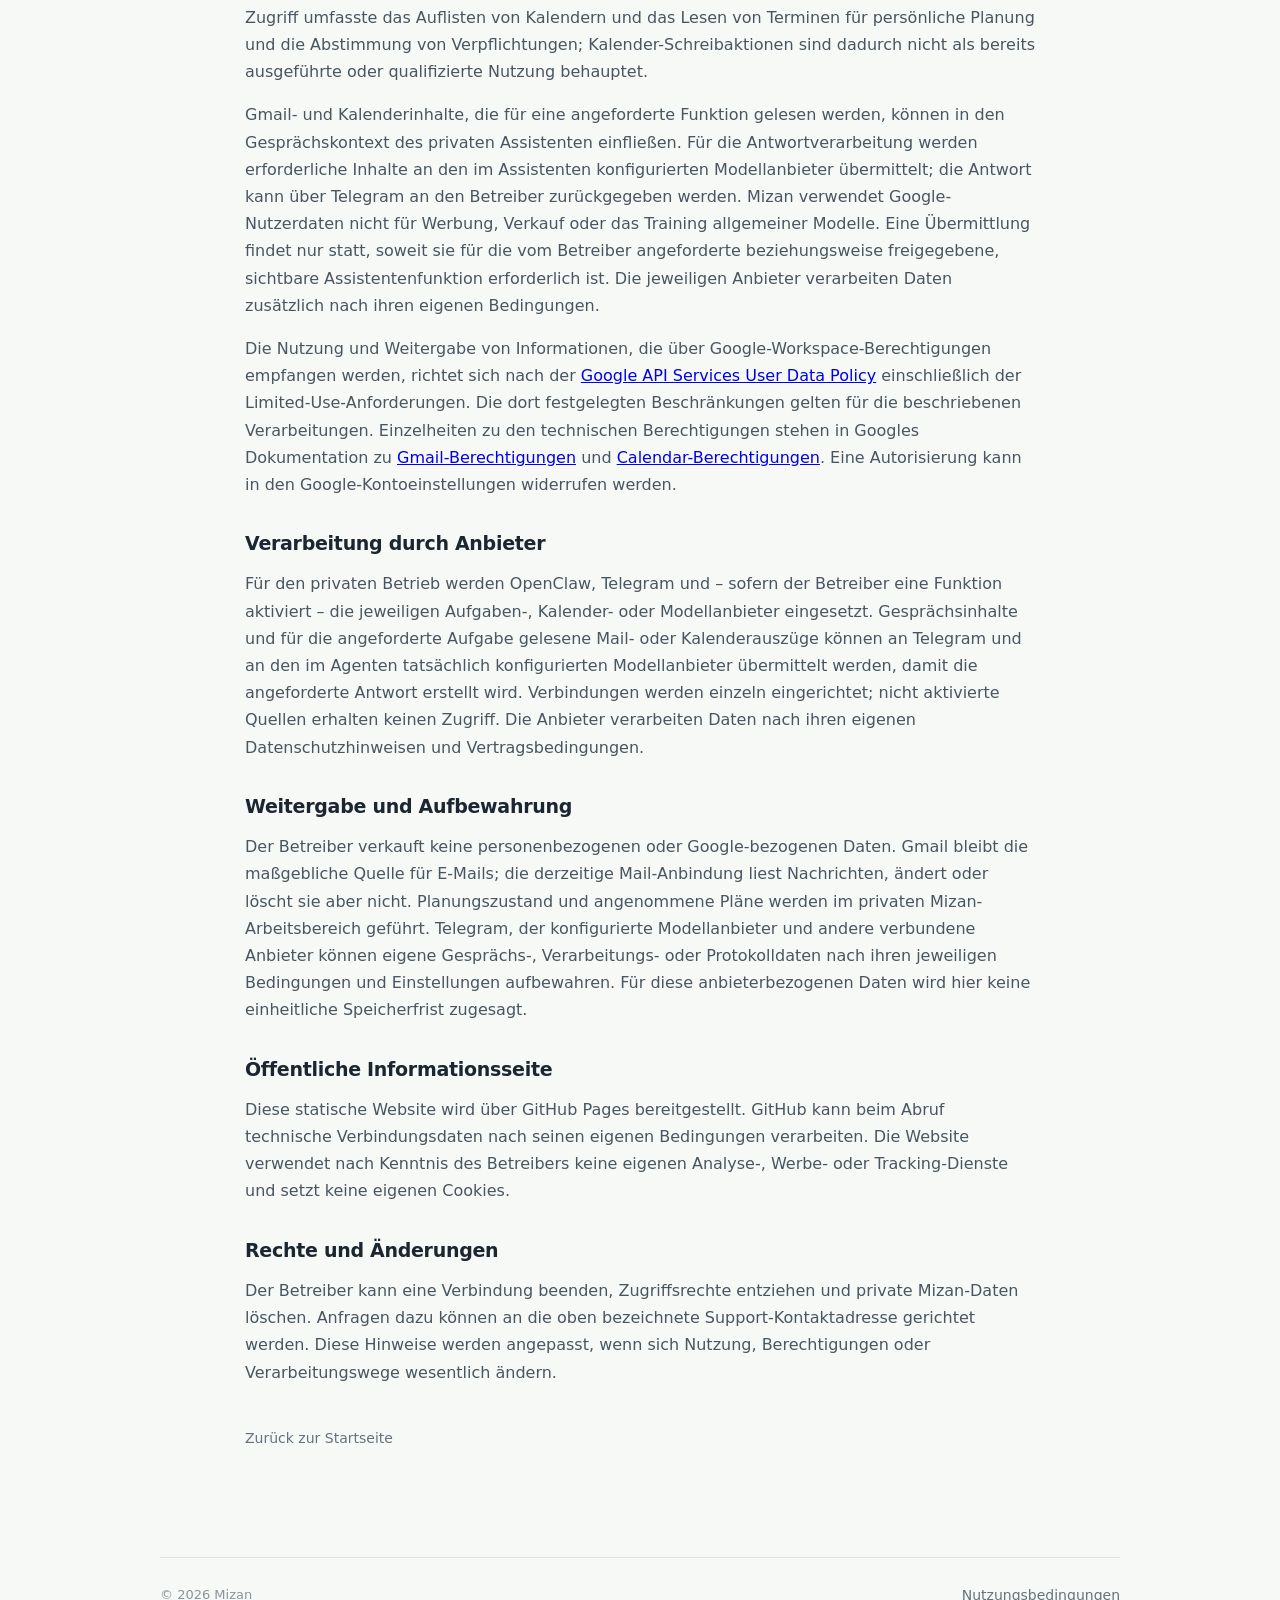
==== commit 9fbd4979: "Correct Mizan privacy controller domain" ====
--- a/privacy.html
+++ b/privacy.html
@@ -14,7 +14,7 @@
     <h1>Datenschutzhinweise</h1>
     <p class="intro">Diese Hinweise beschreiben den privaten Mizan-Assistenten und seine Nutzung durch den Betreiber. Mizan wird nicht öffentlich angeboten. Der Google-OAuth-Zugang befindet sich derzeit im Testmodus; nur ausdrücklich im Google-Cloud-Projekt eingetragene Testkonten können ihn verwenden.</p>
     <h2>Verantwortlicher und Kontakt</h2>
-    <p>Mizan wird privat vom Betreiber der Domain <strong>mohkoh.com</strong> betrieben. Für Datenschutzanfragen ist die Support-Kontaktadresse maßgeblich, die auf dem Google-OAuth-Zustimmungsbildschirm für Mizan angegeben ist. Es wird hier keine zusätzliche Kontaktadresse veröffentlicht.</p>
+    <p>Mizan wird privat vom Betreiber der Domain <strong>mohkoh.de</strong> betrieben. Für Datenschutzanfragen ist die Support-Kontaktadresse maßgeblich, die auf dem Google-OAuth-Zustimmungsbildschirm für Mizan angegeben ist. Es wird hier keine zusätzliche Kontaktadresse veröffentlicht.</p>
     <h2>Welche Informationen verarbeitet werden</h2>
     <p>Mizan kann Informationen verarbeiten, die der Betreiber im Gespräch mitteilt, sowie ausgewählte Aufgaben-, Kalender- oder Projektinformationen aus ausdrücklich verbundenen Quellen. Dazu können Namen und Beschreibungen von Aufgaben oder Terminen, Zeitangaben, Status und vom Betreiber gesetzte Planungspräferenzen gehören. Der Zugriff richtet sich nach den tatsächlich aktivierten Verbindungen und den angezeigten Berechtigungen; eine bloße Registrierung einer Quelle bedeutet nicht, dass sie verbunden oder erreichbar ist.</p>
     <p>Der private Mizan-Arbeitsbereich speichert Planungszustand und angenommene Pläne. OpenClaw kann stabile Präferenzen und ausstehende Vorschläge in seinem eigenen privaten Zustand halten; aktuelle Pläne und Quelldaten sind dort nicht die maßgebliche Planungsablage. Die konkrete Speicherung durch einen verbundenen Anbieter richtet sich zusätzlich nach dessen eigenen Bedingungen und Einstellungen.</p>
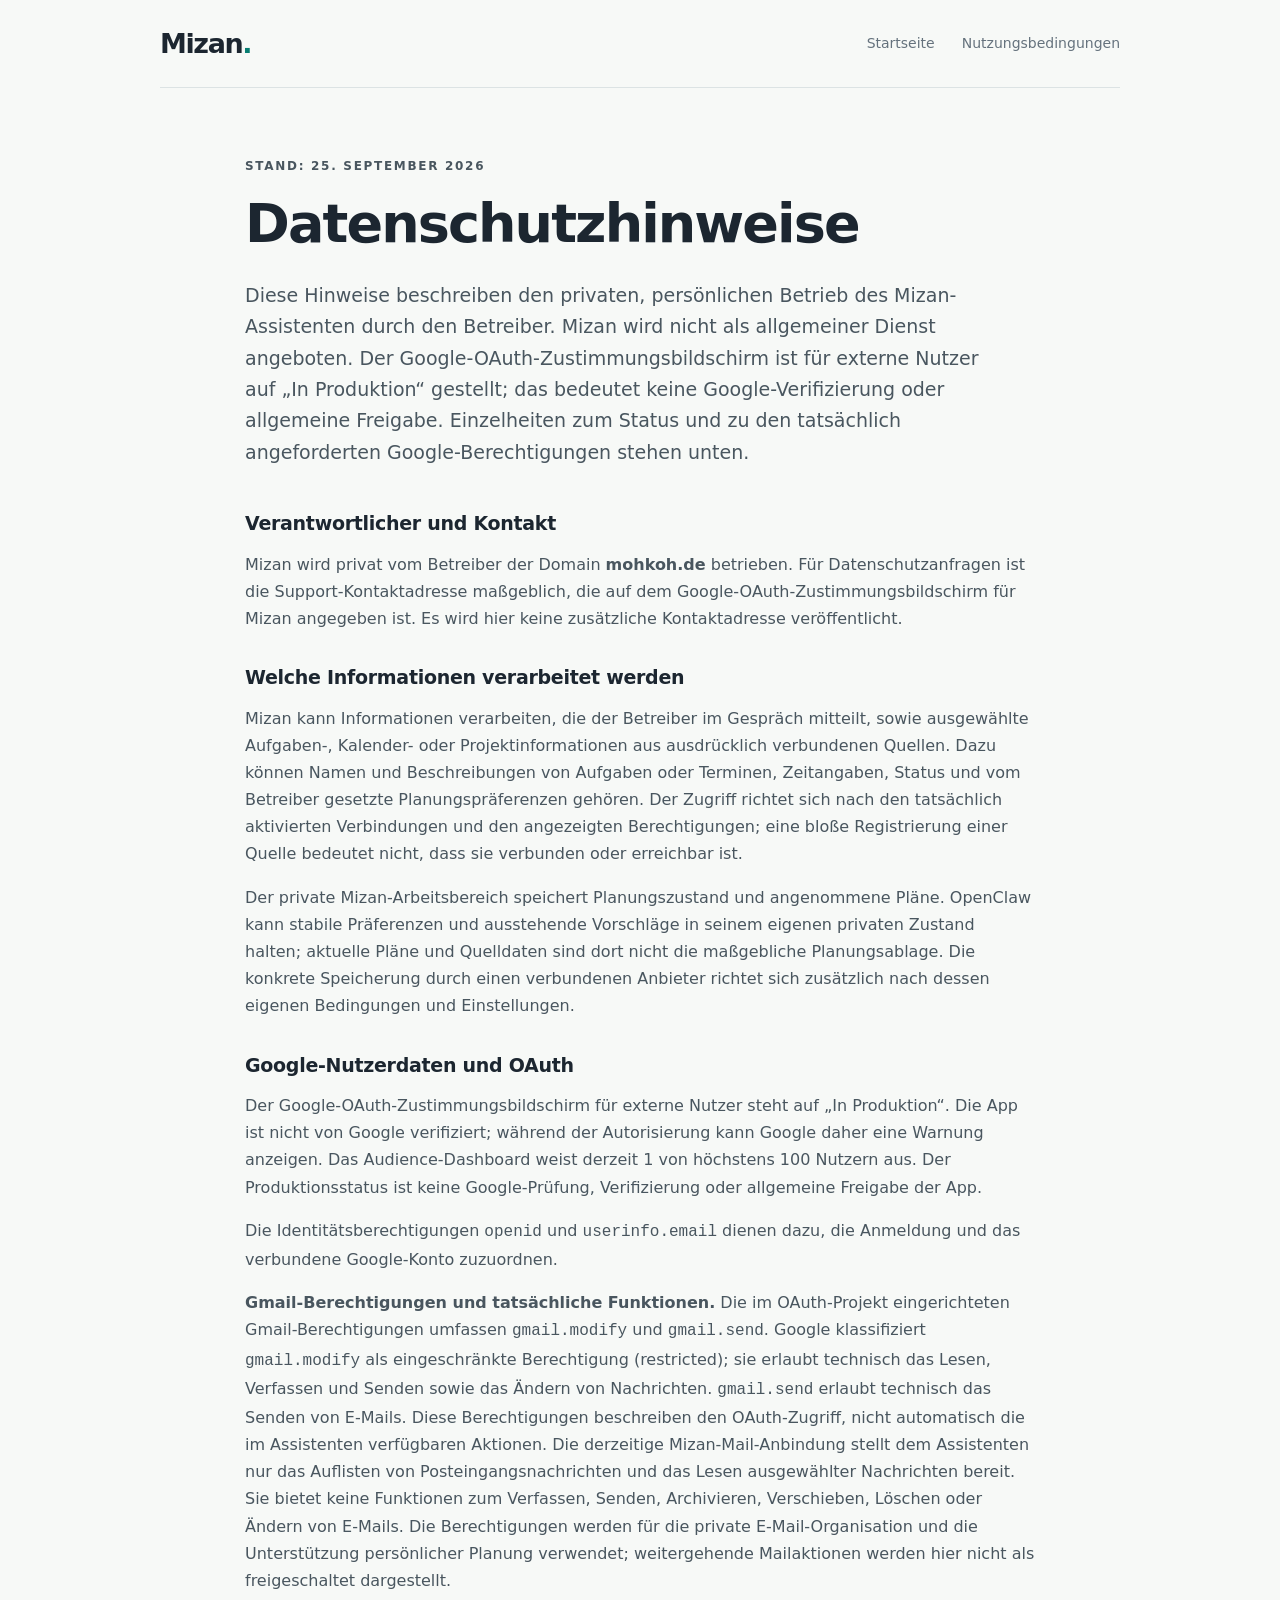
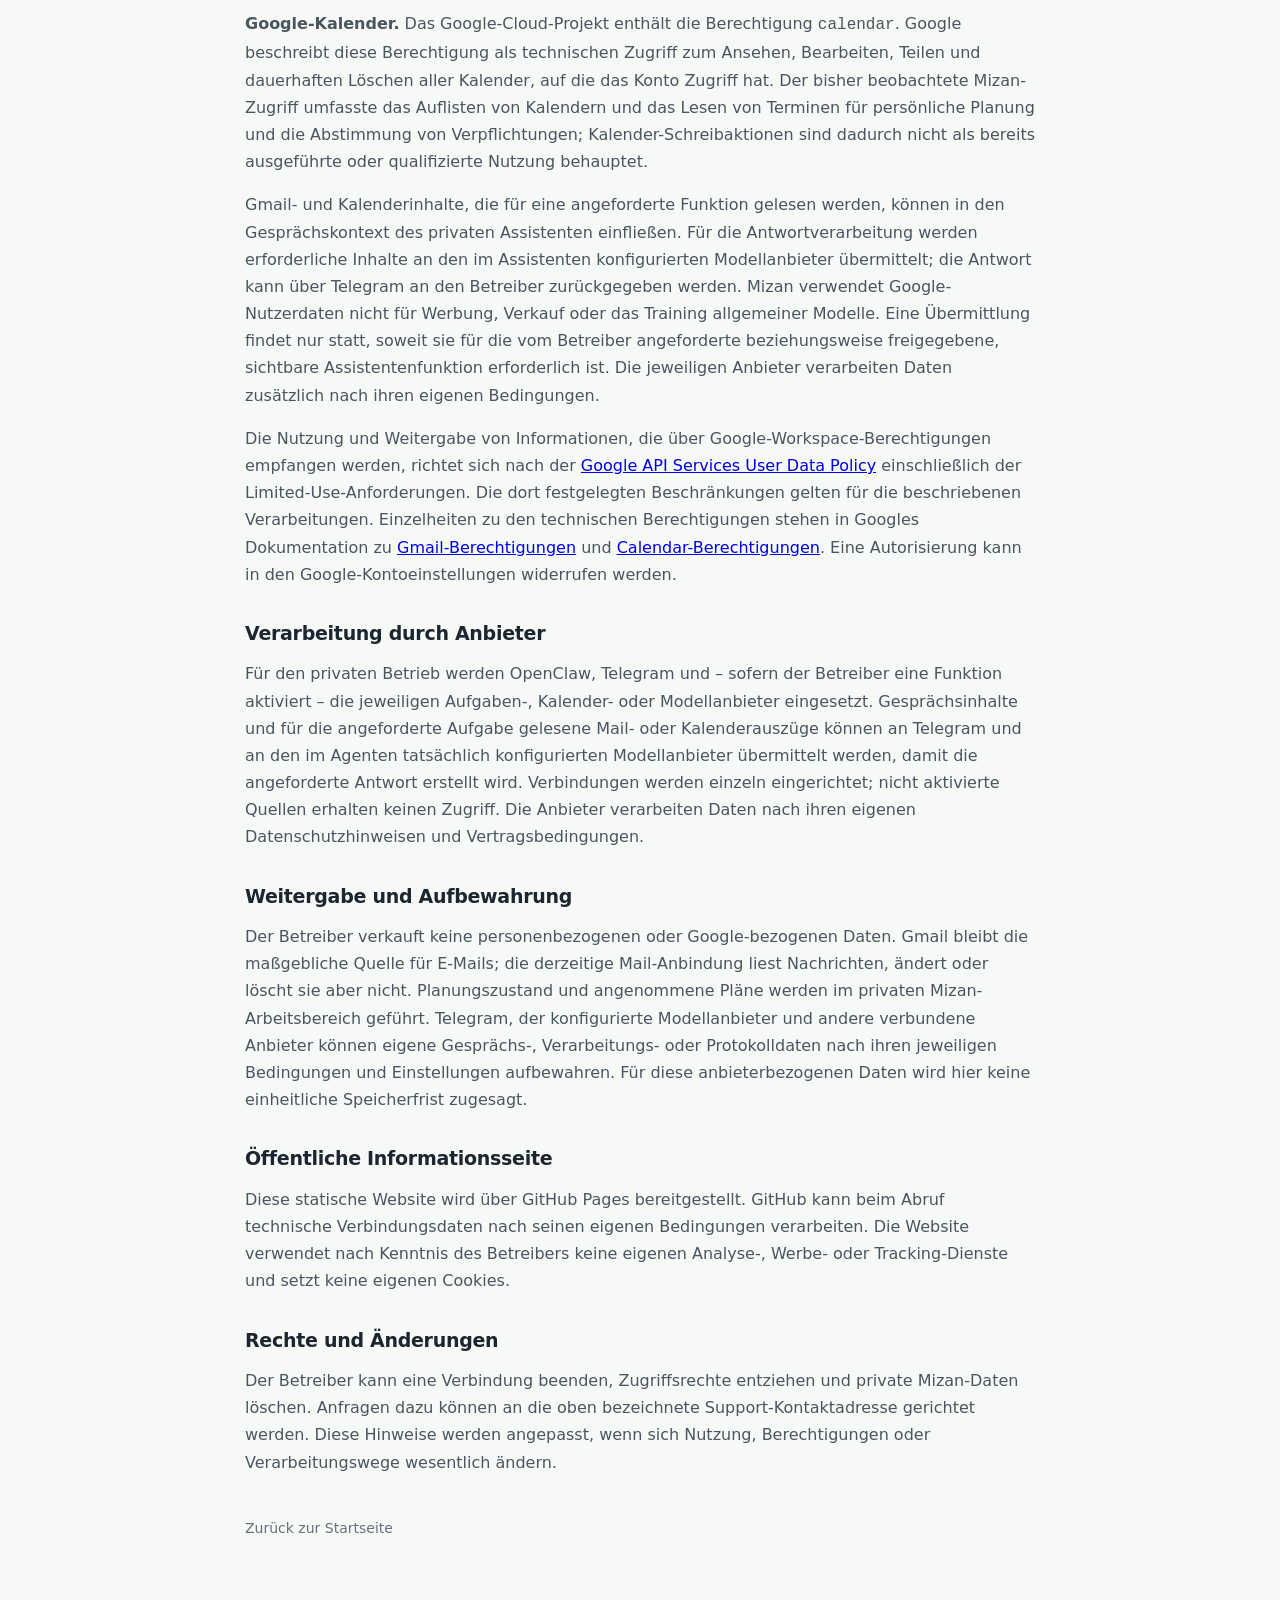
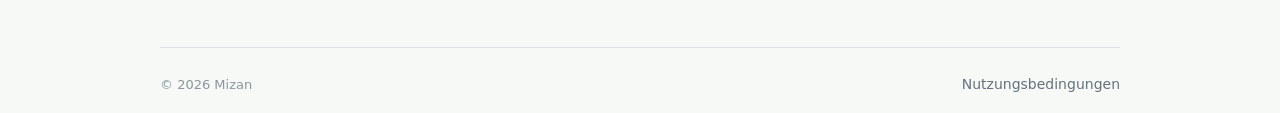
==== commit a389f4f2: "Update public OAuth production status" ====
--- a/privacy.html
+++ b/privacy.html
@@ -12,14 +12,14 @@
   <main class="wrap document">
     <p class="eyebrow">Stand: 25. September 2026</p>
     <h1>Datenschutzhinweise</h1>
-    <p class="intro">Diese Hinweise beschreiben den privaten Mizan-Assistenten und seine Nutzung durch den Betreiber. Mizan wird nicht öffentlich angeboten. Der Google-OAuth-Zugang befindet sich derzeit im Testmodus; nur ausdrücklich im Google-Cloud-Projekt eingetragene Testkonten können ihn verwenden.</p>
+    <p class="intro">Diese Hinweise beschreiben den privaten, persönlichen Betrieb des Mizan-Assistenten durch den Betreiber. Mizan wird nicht als allgemeiner Dienst angeboten. Der Google-OAuth-Zustimmungsbildschirm ist für externe Nutzer auf „In Produktion“ gestellt; das bedeutet keine Google-Verifizierung oder allgemeine Freigabe. Einzelheiten zum Status und zu den tatsächlich angeforderten Google-Berechtigungen stehen unten.</p>
     <h2>Verantwortlicher und Kontakt</h2>
     <p>Mizan wird privat vom Betreiber der Domain <strong>mohkoh.de</strong> betrieben. Für Datenschutzanfragen ist die Support-Kontaktadresse maßgeblich, die auf dem Google-OAuth-Zustimmungsbildschirm für Mizan angegeben ist. Es wird hier keine zusätzliche Kontaktadresse veröffentlicht.</p>
     <h2>Welche Informationen verarbeitet werden</h2>
     <p>Mizan kann Informationen verarbeiten, die der Betreiber im Gespräch mitteilt, sowie ausgewählte Aufgaben-, Kalender- oder Projektinformationen aus ausdrücklich verbundenen Quellen. Dazu können Namen und Beschreibungen von Aufgaben oder Terminen, Zeitangaben, Status und vom Betreiber gesetzte Planungspräferenzen gehören. Der Zugriff richtet sich nach den tatsächlich aktivierten Verbindungen und den angezeigten Berechtigungen; eine bloße Registrierung einer Quelle bedeutet nicht, dass sie verbunden oder erreichbar ist.</p>
     <p>Der private Mizan-Arbeitsbereich speichert Planungszustand und angenommene Pläne. OpenClaw kann stabile Präferenzen und ausstehende Vorschläge in seinem eigenen privaten Zustand halten; aktuelle Pläne und Quelldaten sind dort nicht die maßgebliche Planungsablage. Die konkrete Speicherung durch einen verbundenen Anbieter richtet sich zusätzlich nach dessen eigenen Bedingungen und Einstellungen.</p>
     <h2>Google-Nutzerdaten und OAuth</h2>
-    <p>Der Google-OAuth-Zugang ist derzeit im Testmodus. Es können nur Konten zugreifen, die im Google-Cloud-Projekt ausdrücklich als Testnutzer eingetragen sind. Eine produktive Freigabe oder Google-Verifizierung wird nicht behauptet.</p>
+    <p>Der Google-OAuth-Zustimmungsbildschirm für externe Nutzer steht auf „In Produktion“. Die App ist nicht von Google verifiziert; während der Autorisierung kann Google daher eine Warnung anzeigen. Das Audience-Dashboard weist derzeit 1 von höchstens 100 Nutzern aus. Der Produktionsstatus ist keine Google-Prüfung, Verifizierung oder allgemeine Freigabe der App.</p>
     <p>Die Identitätsberechtigungen <code>openid</code> und <code>userinfo.email</code> dienen dazu, die Anmeldung und das verbundene Google-Konto zuzuordnen.</p>
     <p><strong>Gmail-Berechtigungen und tatsächliche Funktionen.</strong> Die im OAuth-Projekt eingerichteten Gmail-Berechtigungen umfassen <code>gmail.modify</code> und <code>gmail.send</code>. Google klassifiziert <code>gmail.modify</code> als eingeschränkte Berechtigung (restricted); sie erlaubt technisch das Lesen, Verfassen und Senden sowie das Ändern von Nachrichten. <code>gmail.send</code> erlaubt technisch das Senden von E-Mails. Diese Berechtigungen beschreiben den OAuth-Zugriff, nicht automatisch die im Assistenten verfügbaren Aktionen. Die derzeitige Mizan-Mail-Anbindung stellt dem Assistenten nur das Auflisten von Posteingangsnachrichten und das Lesen ausgewählter Nachrichten bereit. Sie bietet keine Funktionen zum Verfassen, Senden, Archivieren, Verschieben, Löschen oder Ändern von E-Mails. Die Berechtigungen werden für die private E-Mail-Organisation und die Unterstützung persönlicher Planung verwendet; weitergehende Mailaktionen werden hier nicht als freigeschaltet dargestellt.</p>
     <p><strong>Google-Kalender.</strong> Das Google-Cloud-Projekt enthält die Berechtigung <code>calendar</code>. Google beschreibt diese Berechtigung als technischen Zugriff zum Ansehen, Bearbeiten, Teilen und dauerhaften Löschen aller Kalender, auf die das Konto Zugriff hat. Der bisher beobachtete Mizan-Zugriff umfasste das Auflisten von Kalendern und das Lesen von Terminen für persönliche Planung und die Abstimmung von Verpflichtungen; Kalender-Schreibaktionen sind dadurch nicht als bereits ausgeführte oder qualifizierte Nutzung behauptet.</p>
